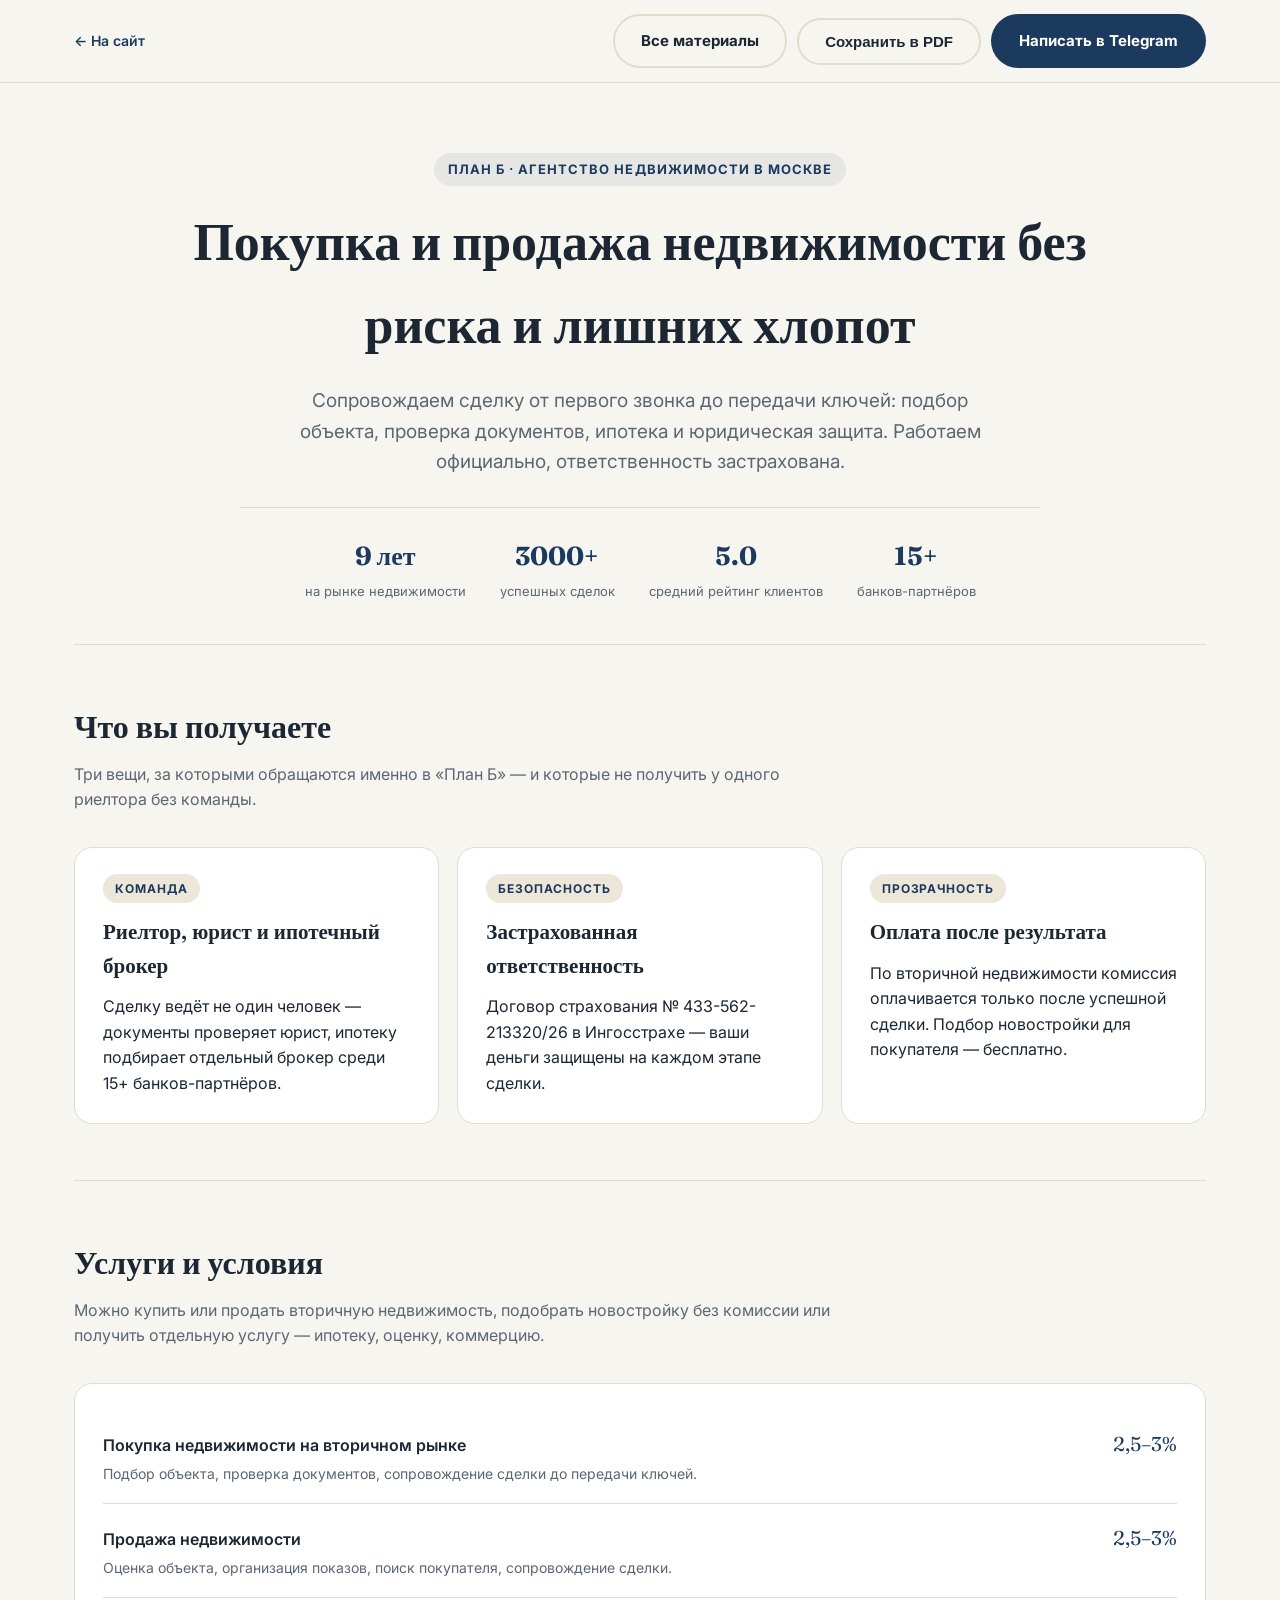
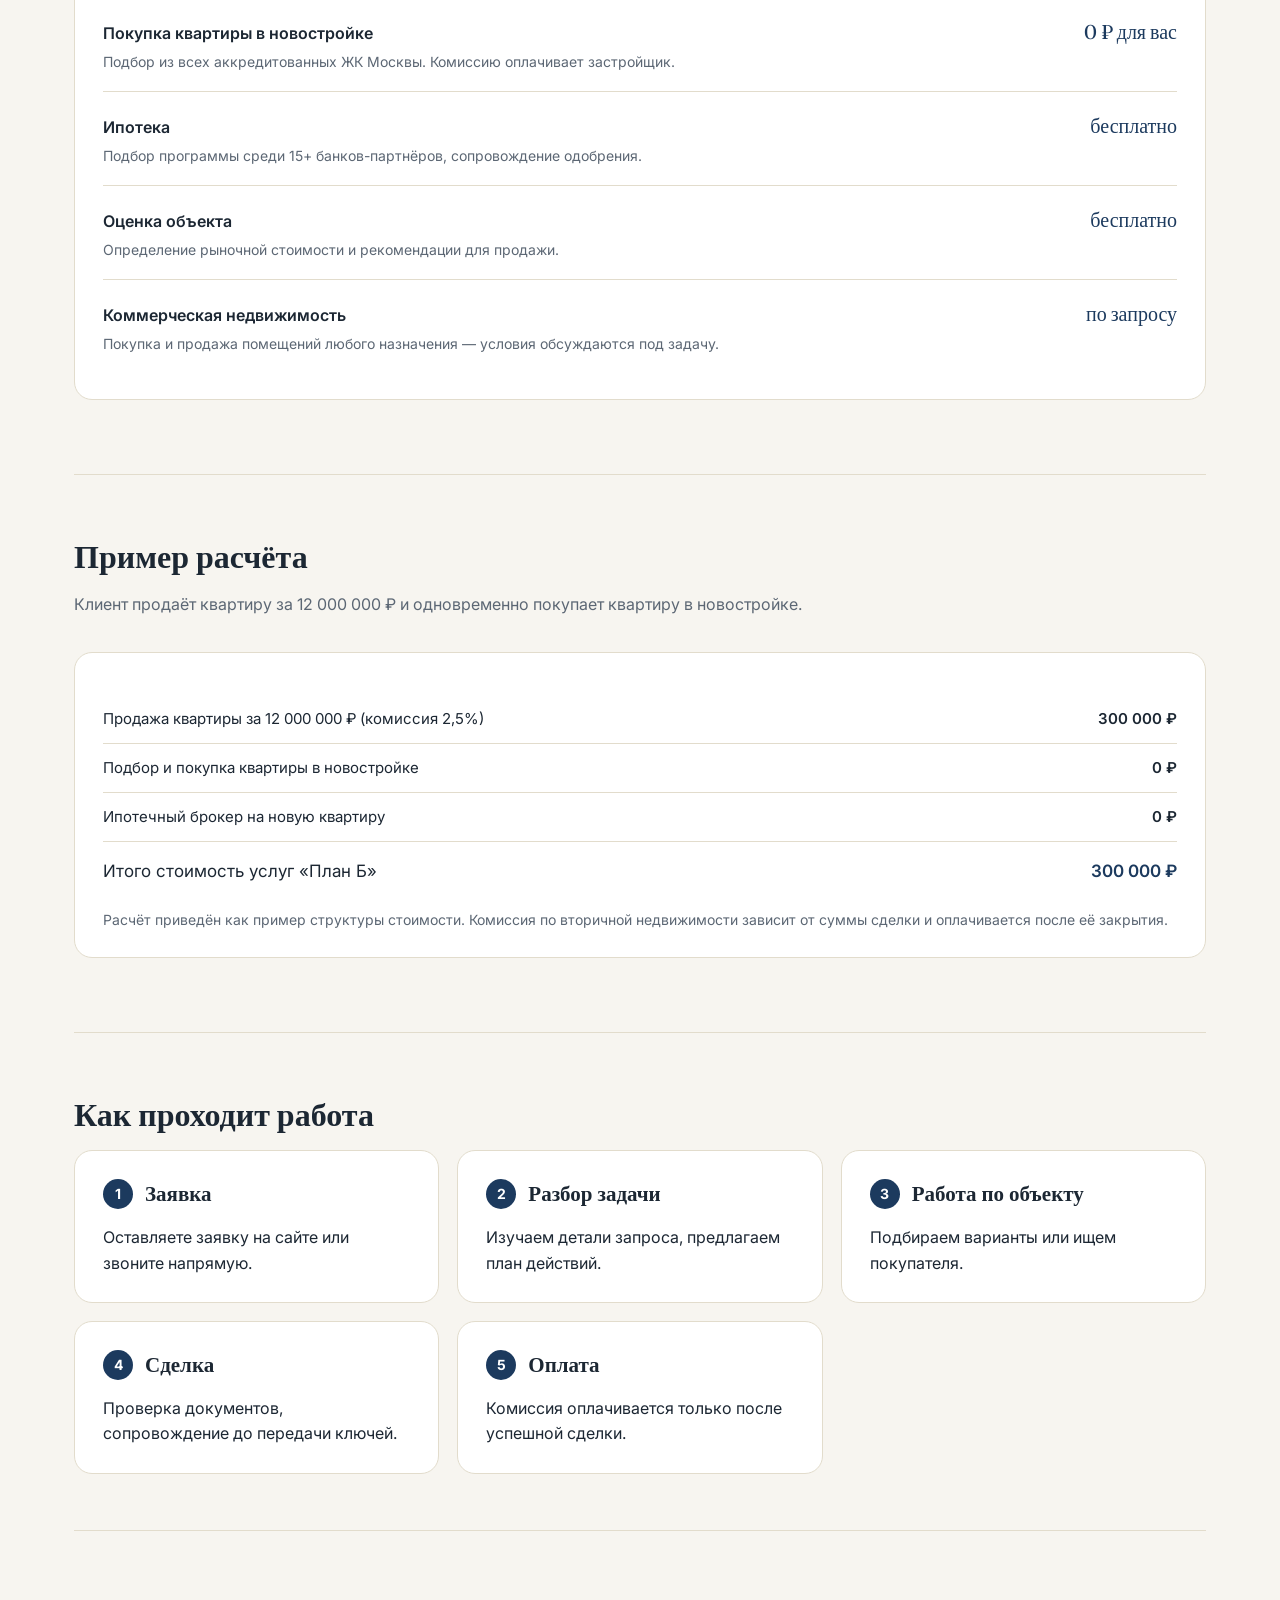
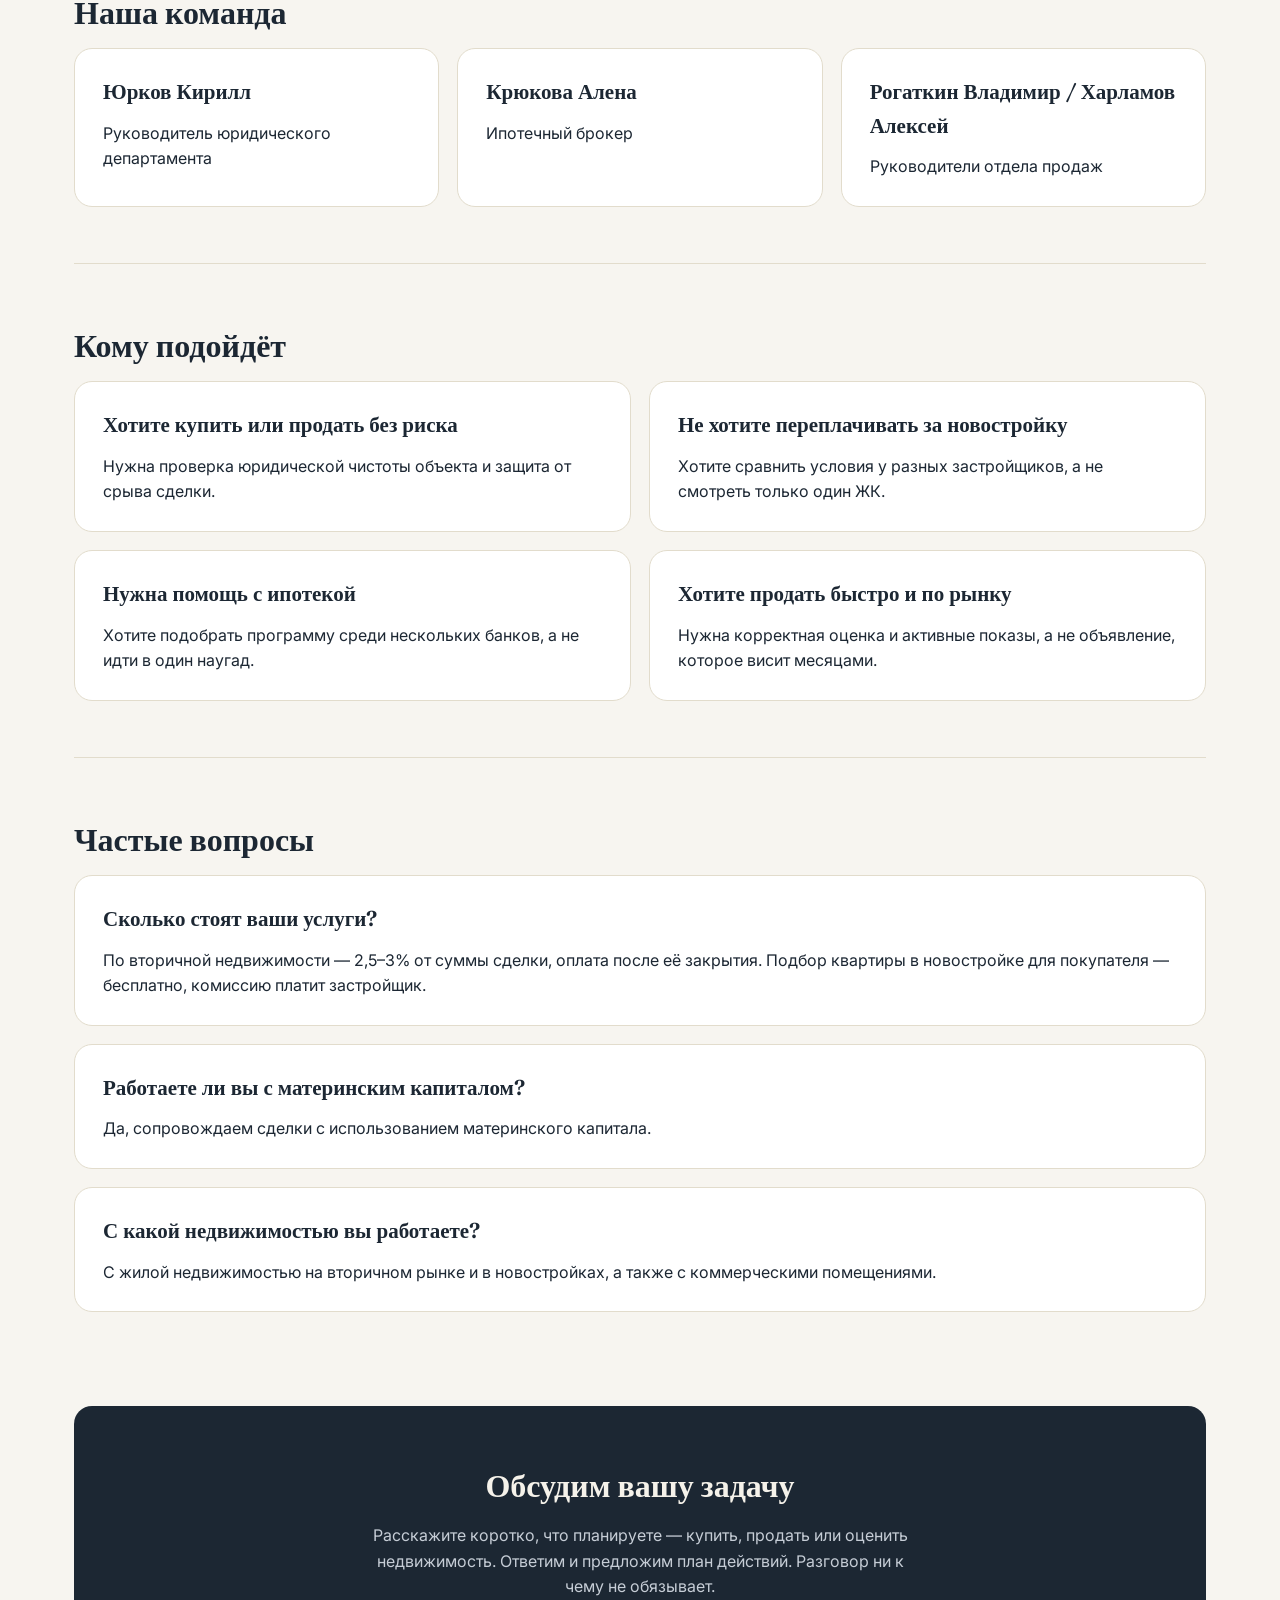
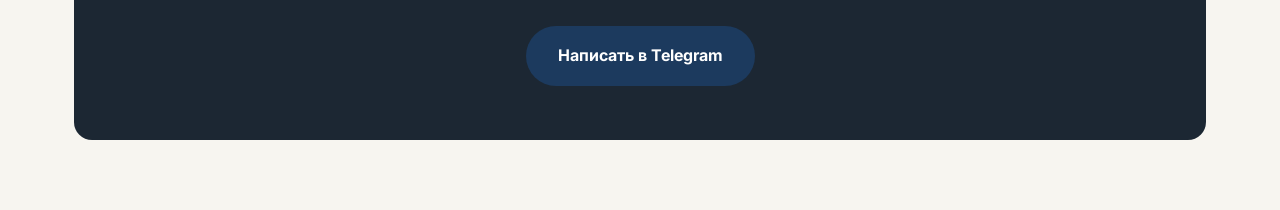
==== presentation.html @ 7d22c67e "init: landing for Агентство недвижимости План Б" ====
<!DOCTYPE html>
<html lang="ru">
<head>
<meta charset="UTF-8">
<meta name="viewport" content="width=device-width, initial-scale=1.0">
<title>Презентация услуг — План Б</title>
<meta name="description" content="Покупка, продажа, ипотека и юридическое сопровождение недвижимости. Что входит, сколько стоит и как проходит работа — на одной странице.">
<link rel="preconnect" href="https://fonts.googleapis.com">
<link rel="preconnect" href="https://fonts.gstatic.com" crossorigin>
<link href="https://fonts.googleapis.com/css2?family=Fraunces:opsz,wght@9..144,500;9..144,600;9..144,700&family=Inter:wght@400;500;600;700;800&display=swap" rel="stylesheet">
<link rel="stylesheet" href="styles.css">
<link rel="stylesheet" href="materials.css">
</head>
<body>

<div class="doc-bar">
  <div class="doc-bar__inner">
    <a href="index.html" class="doc-bar__back">← <span>На сайт</span></a>
    <div class="doc-bar__actions">
      <a href="materials.html" class="btn btn--ghost">Все материалы</a>
      <button class="btn btn--ghost" onclick="window.print()">Сохранить в PDF</button>
      <a href="https://t.me/planbnedvizhka_bot" target="_blank" rel="noopener" class="btn btn--primary">Написать в Telegram</a>
    </div>
  </div>
</div>

<div class="container">

  <section class="pitch">
    <p class="eyebrow eyebrow--center">План Б · агентство недвижимости в Москве</p>
    <h1>Покупка и продажа недвижимости без риска и лишних хлопот</h1>
    <p class="pitch__lead">Сопровождаем сделку от первого звонка до передачи ключей: подбор объекта, проверка документов, ипотека и юридическая защита. Работаем официально, ответственность застрахована.</p>
    <div class="pitch__meta">
      <div><b>9 лет</b><span>на рынке недвижимости</span></div>
      <div><b>3000+</b><span>успешных сделок</span></div>
      <div><b>5.0</b><span>средний рейтинг клиентов</span></div>
      <div><b>15+</b><span>банков-партнёров</span></div>
    </div>
  </section>

  <section class="doc-section">
    <h2>Что вы получаете</h2>
    <p class="doc-section__lead">Три вещи, за которыми обращаются именно в «План Б» — и которые не получить у одного риелтора без команды.</p>
    <div class="grid-3">
      <div class="card">
        <span class="tag">Команда</span>
        <p class="card__title">Риелтор, юрист и ипотечный брокер</p>
        <p>Сделку ведёт не один человек — документы проверяет юрист, ипотеку подбирает отдельный брокер среди 15+ банков-партнёров.</p>
      </div>
      <div class="card">
        <span class="tag">Безопасность</span>
        <p class="card__title">Застрахованная ответственность</p>
        <p>Договор страхования № 433-562-213320/26 в Ингосстрахе — ваши деньги защищены на каждом этапе сделки.</p>
      </div>
      <div class="card">
        <span class="tag">Прозрачность</span>
        <p class="card__title">Оплата после результата</p>
        <p>По вторичной недвижимости комиссия оплачивается только после успешной сделки. Подбор новостройки для покупателя — бесплатно.</p>
      </div>
    </div>
  </section>

  <section class="doc-section">
    <h2>Услуги и условия</h2>
    <p class="doc-section__lead">Можно купить или продать вторичную недвижимость, подобрать новостройку без комиссии или получить отдельную услугу — ипотеку, оценку, коммерцию.</p>

    <div class="card">
      <div class="offer">
        <div>
          <span class="offer__name">Покупка недвижимости на вторичном рынке</span>
          <span class="offer__desc">Подбор объекта, проверка документов, сопровождение сделки до передачи ключей.</span>
        </div>
        <span class="offer__price">2,5–3%</span>
      </div>
      <div class="offer">
        <div>
          <span class="offer__name">Продажа недвижимости</span>
          <span class="offer__desc">Оценка объекта, организация показов, поиск покупателя, сопровождение сделки.</span>
        </div>
        <span class="offer__price">2,5–3%</span>
      </div>
      <div class="offer">
        <div>
          <span class="offer__name">Покупка квартиры в новостройке</span>
          <span class="offer__desc">Подбор из всех аккредитованных ЖК Москвы. Комиссию оплачивает застройщик.</span>
        </div>
        <span class="offer__price">0 ₽ для вас</span>
      </div>
      <div class="offer">
        <div>
          <span class="offer__name">Ипотека</span>
          <span class="offer__desc">Подбор программы среди 15+ банков-партнёров, сопровождение одобрения.</span>
        </div>
        <span class="offer__price">бесплатно</span>
      </div>
      <div class="offer">
        <div>
          <span class="offer__name">Оценка объекта</span>
          <span class="offer__desc">Определение рыночной стоимости и рекомендации для продажи.</span>
        </div>
        <span class="offer__price">бесплатно</span>
      </div>
      <div class="offer">
        <div>
          <span class="offer__name">Коммерческая недвижимость</span>
          <span class="offer__desc">Покупка и продажа помещений любого назначения — условия обсуждаются под задачу.</span>
        </div>
        <span class="offer__price">по запросу</span>
      </div>
    </div>
  </section>

  <section class="doc-section">
    <h2>Пример расчёта</h2>
    <p class="doc-section__lead">Клиент продаёт квартиру за 12 000 000 ₽ и одновременно покупает квартиру в новостройке.</p>
    <div class="card">
      <table class="calc">
        <tr><td>Продажа квартиры за 12 000 000 ₽ (комиссия 2,5%)</td><td>300 000 ₽</td></tr>
        <tr><td>Подбор и покупка квартиры в новостройке</td><td>0 ₽</td></tr>
        <tr><td>Ипотечный брокер на новую квартиру</td><td>0 ₽</td></tr>
        <tr><td>Итого стоимость услуг «План Б»</td><td>300 000 ₽</td></tr>
      </table>
      <p class="card__note">Расчёт приведён как пример структуры стоимости. Комиссия по вторичной недвижимости зависит от суммы сделки и оплачивается после её закрытия.</p>
    </div>
  </section>

  <section class="doc-section">
    <h2>Как проходит работа</h2>
    <div class="grid-3">
      <div class="card">
        <div class="card__head"><span class="card__step">1</span><p class="card__title">Заявка</p></div>
        <p>Оставляете заявку на сайте или звоните напрямую.</p>
      </div>
      <div class="card">
        <div class="card__head"><span class="card__step">2</span><p class="card__title">Разбор задачи</p></div>
        <p>Изучаем детали запроса, предлагаем план действий.</p>
      </div>
      <div class="card">
        <div class="card__head"><span class="card__step">3</span><p class="card__title">Работа по объекту</p></div>
        <p>Подбираем варианты или ищем покупателя.</p>
      </div>
      <div class="card">
        <div class="card__head"><span class="card__step">4</span><p class="card__title">Сделка</p></div>
        <p>Проверка документов, сопровождение до передачи ключей.</p>
      </div>
      <div class="card">
        <div class="card__head"><span class="card__step">5</span><p class="card__title">Оплата</p></div>
        <p>Комиссия оплачивается только после успешной сделки.</p>
      </div>
    </div>
  </section>

  <section class="doc-section">
    <h2>Наша команда</h2>
    <div class="grid-3">
      <div class="card">
        <p class="card__title">Юрков Кирилл</p>
        <p>Руководитель юридического департамента</p>
      </div>
      <div class="card">
        <p class="card__title">Крюкова Алена</p>
        <p>Ипотечный брокер</p>
      </div>
      <div class="card">
        <p class="card__title">Рогаткин Владимир / Харламов Алексей</p>
        <p>Руководители отдела продаж</p>
      </div>
    </div>
  </section>

  <section class="doc-section">
    <h2>Кому подойдёт</h2>
    <div class="grid-2">
      <div class="card">
        <p class="card__title">Хотите купить или продать без риска</p>
        <p>Нужна проверка юридической чистоты объекта и защита от срыва сделки.</p>
      </div>
      <div class="card">
        <p class="card__title">Не хотите переплачивать за новостройку</p>
        <p>Хотите сравнить условия у разных застройщиков, а не смотреть только один ЖК.</p>
      </div>
      <div class="card">
        <p class="card__title">Нужна помощь с ипотекой</p>
        <p>Хотите подобрать программу среди нескольких банков, а не идти в один наугад.</p>
      </div>
      <div class="card">
        <p class="card__title">Хотите продать быстро и по рынку</p>
        <p>Нужна корректная оценка и активные показы, а не объявление, которое висит месяцами.</p>
      </div>
    </div>
  </section>

  <section class="doc-section">
    <h2>Частые вопросы</h2>
    <div class="card">
      <p class="card__title">Сколько стоят ваши услуги?</p>
      <p>По вторичной недвижимости — 2,5–3% от суммы сделки, оплата после её закрытия. Подбор квартиры в новостройке для покупателя — бесплатно, комиссию платит застройщик.</p>
    </div>
    <div class="card">
      <p class="card__title">Работаете ли вы с материнским капиталом?</p>
      <p>Да, сопровождаем сделки с использованием материнского капитала.</p>
    </div>
    <div class="card">
      <p class="card__title">С какой недвижимостью вы работаете?</p>
      <p>С жилой недвижимостью на вторичном рынке и в новостройках, а также с коммерческими помещениями.</p>
    </div>
  </section>

  <div class="cta-final">
    <h2>Обсудим вашу задачу</h2>
    <p>Расскажите коротко, что планируете — купить, продать или оценить недвижимость. Ответим и предложим план действий. Разговор ни к чему не обязывает.</p>
    <a href="https://t.me/planbnedvizhka_bot" target="_blank" rel="noopener" class="btn btn--primary btn--lg">Написать в Telegram</a>
  </div>

</div>

</body>
</html>
---- styles.css ----
:root {
  --bg: #f7f5f0;
  --bg-alt: #edE7da;
  --surface: #ffffff;
  --ink: #1c2733;
  --ink-soft: #5c6774;
  --accent: #1c3a5e;
  --accent-dark: #12293f;
  --gold: #b08d57;
  --border: #e2dccc;
  --radius: 18px;
  --shadow: 0 20px 50px -30px rgba(28, 39, 51, 0.35);
  --font-head: 'Fraunces', serif;
  --font-body: 'Inter', sans-serif;
}

* { box-sizing: border-box; margin: 0; padding: 0; }

html { scroll-behavior: smooth; }

body {
  font-family: var(--font-body);
  background: var(--bg);
  color: var(--ink);
  line-height: 1.6;
  -webkit-font-smoothing: antialiased;
}

.container {
  max-width: 1180px;
  margin: 0 auto;
  padding: 0 24px;
}

img { max-width: 100%; display: block; }

a { color: inherit; text-decoration: none; }

h1, h2, h3 { font-family: var(--font-head); font-weight: 600; color: var(--ink); }

.section-title {
  font-size: clamp(28px, 3.6vw, 40px);
  text-align: center;
  margin-bottom: 12px;
}

.section-lead {
  text-align: center;
  max-width: 640px;
  margin: 0 auto 48px;
  color: var(--ink-soft);
  font-size: 17px;
}

.eyebrow {
  display: inline-block;
  font-size: 13px;
  letter-spacing: 0.08em;
  text-transform: uppercase;
  color: var(--accent);
  font-weight: 700;
  background: rgba(28, 58, 94, 0.08);
  padding: 6px 14px;
  border-radius: 100px;
  margin-bottom: 20px;
}

/* BUTTONS */
.btn {
  display: inline-flex;
  align-items: center;
  justify-content: center;
  gap: 8px;
  padding: 13px 26px;
  border-radius: 100px;
  font-weight: 700;
  font-size: 15px;
  border: 2px solid transparent;
  cursor: pointer;
  transition: transform 0.15s ease, box-shadow 0.15s ease, background 0.15s ease, color 0.15s ease;
  white-space: nowrap;
}
.btn--primary { background: var(--accent); color: #fff; }
.btn--primary:hover { background: var(--accent-dark); transform: translateY(-1px); box-shadow: 0 12px 24px -12px rgba(28,58,94,0.55); }
.btn--ghost { background: transparent; border-color: var(--border); color: var(--ink); }
.btn--ghost:hover { border-color: var(--accent); color: var(--accent); }
.btn--lg { padding: 15px 30px; font-size: 16px; }
.btn--block { width: 100%; }
.btn[disabled] { opacity: 0.7; cursor: not-allowed; transform: none; }

/* HEADER */
.header {
  position: sticky;
  top: 0;
  z-index: 100;
  background: rgba(247, 245, 240, 0.88);
  backdrop-filter: blur(10px);
  border-bottom: 1px solid transparent;
  transition: border-color 0.2s ease, box-shadow 0.2s ease;
}
.header.scrolled { border-color: var(--border); box-shadow: 0 6px 20px -18px rgba(0,0,0,0.3); }
.header__inner {
  display: flex;
  align-items: center;
  justify-content: space-between;
  gap: 24px;
  min-width: 0;
  padding-top: 16px;
  padding-bottom: 16px;
}
.logo {
  flex-shrink: 0;
  font-family: var(--font-head);
  font-weight: 600;
  font-size: 20px;
  letter-spacing: 0.02em;
  color: var(--ink);
}
.logo span { color: var(--gold); }
.nav { display: flex; align-items: center; gap: 26px; }
.nav a {
  white-space: nowrap;
  font-size: 14.5px;
  font-weight: 600;
  color: var(--ink-soft);
  transition: color 0.15s ease;
}
.nav a:hover { color: var(--accent); }
.header__actions { display: flex; align-items: center; gap: 18px; flex-shrink: 0; }
.header__phone {
  font-weight: 700;
  font-size: 14.5px;
  color: var(--ink);
  white-space: nowrap;
}
.burger { display: none; flex-direction: column; gap: 5px; background: none; border: none; cursor: pointer; padding: 6px; }
.burger span { width: 22px; height: 2px; background: var(--ink); transition: transform 0.2s ease, opacity 0.2s ease; }
.burger.is-open span:nth-child(1) { transform: translateY(7px) rotate(45deg); }
.burger.is-open span:nth-child(2) { opacity: 0; }
.burger.is-open span:nth-child(3) { transform: translateY(-7px) rotate(-45deg); }

/* HERO */
.hero { padding: 72px 0 90px; overflow: hidden; }
.hero__inner {
  display: grid;
  grid-template-columns: 1.15fr 0.85fr;
  gap: 56px;
  align-items: center;
}
.hero h1 {
  font-size: clamp(32px, 4.4vw, 50px);
  line-height: 1.18;
  margin-bottom: 22px;
}
.hero__lead { font-size: 17.5px; color: var(--ink-soft); max-width: 520px; margin-bottom: 32px; }
.hero__cta { display: flex; gap: 16px; flex-wrap: wrap; margin-bottom: 44px; }
.hero__stats { display: flex; gap: 32px; flex-wrap: wrap; }
.stat__num { display: block; font-family: var(--font-head); font-size: 30px; font-weight: 600; color: var(--accent); }
.stat__label { font-size: 13.5px; color: var(--ink-soft); max-width: 140px; display: inline-block; }

.hero__card {
  background: var(--surface);
  border: 1px solid var(--border);
  border-radius: var(--radius);
  padding: 34px;
  box-shadow: var(--shadow);
  position: relative;
}
.hero__card-badge {
  display: inline-block;
  font-size: 12px;
  font-weight: 700;
  text-transform: uppercase;
  letter-spacing: 0.06em;
  color: var(--gold);
  background: rgba(176, 141, 87, 0.12);
  padding: 5px 12px;
  border-radius: 100px;
  margin-bottom: 16px;
}
.hero__card h3 { font-size: 22px; margin-bottom: 12px; }
.hero__card p { color: var(--ink-soft); font-size: 15px; margin-bottom: 20px; }
.hero__card-price { font-family: var(--font-head); font-size: 26px; font-weight: 600; color: var(--accent); margin-bottom: 20px; }
.hero__card-list { list-style: none; margin-bottom: 22px; display: flex; flex-direction: column; gap: 10px; }
.hero__card-list li { font-size: 14px; color: var(--ink-soft); padding-left: 22px; position: relative; }
.hero__card-list li::before { content: '✓'; position: absolute; left: 0; color: var(--gold); font-weight: 700; }

/* ADVANTAGES */
.adv-section { padding: 90px 0; background: var(--bg-alt); }
.adv-grid { display: grid; grid-template-columns: repeat(3, 1fr); gap: 28px; }
.adv {
  background: var(--surface);
  border-radius: var(--radius);
  padding: 30px 26px;
  border: 1px solid var(--border);
}
.adv__icon {
  width: 46px; height: 46px;
  border-radius: 12px;
  background: rgba(28, 58, 94, 0.08);
  color: var(--accent);
  display: flex; align-items: center; justify-content: center;
  margin-bottom: 18px;
}
.adv__icon svg { width: 22px; height: 22px; }
.adv h3 { font-size: 18px; margin-bottom: 8px; }
.adv p { font-size: 14.5px; color: var(--ink-soft); }

/* SERVICES */
.services { padding: 90px 0; }
.services__grid { display: grid; grid-template-columns: repeat(3, 1fr); gap: 24px; }
.service {
  background: var(--surface);
  border: 1px solid var(--border);
  border-radius: var(--radius);
  padding: 28px;
}
.service--accent { border-color: var(--accent); background: rgba(28, 58, 94, 0.04); }
.service__price { font-family: var(--font-head); font-weight: 600; font-size: 21px; color: var(--accent); margin-bottom: 10px; }
.service h3 { font-size: 18px; margin-bottom: 8px; }
.service p { font-size: 14.5px; color: var(--ink-soft); }

/* PRICE TABLE */
.price { padding: 90px 0; background: var(--bg-alt); }
.price__table {
  background: var(--surface);
  border: 1px solid var(--border);
  border-radius: var(--radius);
  overflow: hidden;
}
.price__row {
  display: grid;
  grid-template-columns: 1.1fr 1.4fr 0.7fr;
  gap: 16px;
  padding: 18px 26px;
  border-bottom: 1px solid var(--border);
  align-items: center;
}
.price__row:last-child { border-bottom: none; }
.price__row--head {
  background: var(--bg-alt);
  font-size: 12.5px;
  text-transform: uppercase;
  letter-spacing: 0.05em;
  color: var(--ink-soft);
  font-weight: 700;
}
.price__row:not(.price__row--head) span:first-child { font-weight: 700; }
.price__row span:nth-child(2) { color: var(--ink-soft); font-size: 14.5px; }
.price__row span:last-child { font-family: var(--font-head); font-weight: 600; color: var(--accent); text-align: right; }
.price__row--accent { background: rgba(176, 141, 87, 0.08); }
.price__note { text-align: center; margin-top: 24px; color: var(--ink-soft); font-size: 14px; }

/* PROCESS */
.process { padding: 90px 0; }
.process__grid { display: grid; grid-template-columns: repeat(4, 1fr); gap: 22px; }
.step { text-align: center; }
.step__num {
  font-family: var(--font-head);
  font-size: 32px;
  font-weight: 600;
  color: var(--gold);
  margin-bottom: 12px;
}
.step h3 { font-size: 16.5px; margin-bottom: 8px; }
.step p { font-size: 13.5px; color: var(--ink-soft); }

/* TEAM */
.team { padding: 90px 0; background: var(--bg-alt); }
.team__grid { display: grid; grid-template-columns: repeat(4, 1fr); gap: 22px; }
.member {
  background: var(--surface);
  border: 1px solid var(--border);
  border-radius: var(--radius);
  padding: 24px 22px;
  text-align: center;
}
.member__avatar {
  width: 56px; height: 56px;
  border-radius: 50%;
  background: rgba(28, 58, 94, 0.08);
  color: var(--accent);
  display: flex; align-items: center; justify-content: center;
  font-family: var(--font-head);
  font-weight: 600;
  font-size: 18px;
  margin: 0 auto 14px;
}
.member h3 { font-size: 15.5px; margin-bottom: 4px; }
.member p { font-size: 13px; color: var(--ink-soft); }

/* REVIEWS */
.reviews { padding: 90px 0; }
.reviews__rating {
  display: flex;
  align-items: center;
  justify-content: center;
  gap: 12px;
  margin-bottom: 40px;
  font-size: 15px;
  color: var(--ink-soft);
}
.reviews__stars { color: var(--gold); font-size: 20px; letter-spacing: 2px; }
.reviews__grid { display: grid; grid-template-columns: repeat(3, 1fr); gap: 24px; }
.review {
  background: var(--surface);
  border: 1px solid var(--border);
  border-radius: var(--radius);
  padding: 26px;
}
.review p { font-size: 14.5px; color: var(--ink); margin-bottom: 16px; font-style: italic; }
.review__author { font-size: 13px; color: var(--ink-soft); font-weight: 600; }
.review__source { font-size: 12px; color: var(--gold); font-weight: 700; margin-top: 4px; }
.reviews__note { text-align: center; margin-top: 28px; font-size: 13px; color: var(--ink-soft); }

/* TRUST */
.trust { padding: 60px 0; background: var(--bg-alt); }
.trust__inner {
  background: var(--surface);
  border: 1px solid var(--border);
  border-radius: var(--radius);
  padding: 36px 40px;
  display: flex;
  align-items: center;
  gap: 28px;
  flex-wrap: wrap;
}
.trust__icon {
  width: 54px; height: 54px;
  border-radius: 14px;
  background: rgba(176, 141, 87, 0.12);
  color: var(--gold);
  display: flex; align-items: center; justify-content: center;
  flex-shrink: 0;
}
.trust__icon svg { width: 26px; height: 26px; }
.trust__text h3 { font-size: 18px; margin-bottom: 6px; }
.trust__text p { font-size: 14px; color: var(--ink-soft); }

/* FAQ */
.faq { padding: 90px 0; }
.faq__list { max-width: 760px; margin: 0 auto; display: flex; flex-direction: column; gap: 12px; }
.faq__item {
  background: var(--surface);
  border: 1px solid var(--border);
  border-radius: 14px;
  padding: 18px 22px;
}
.faq__item summary {
  cursor: pointer;
  font-weight: 700;
  font-size: 15.5px;
  list-style: none;
  display: flex;
  justify-content: space-between;
  align-items: center;
}
.faq__item summary::-webkit-details-marker { display: none; }
.faq__item summary::after { content: '+'; font-size: 22px; color: var(--accent); margin-left: 12px; }
.faq__item[open] summary::after { content: '−'; }
.faq__item p { margin-top: 14px; color: var(--ink-soft); font-size: 14.5px; }

/* FORM */
.form-section { padding: 90px 0; background: var(--bg-alt); }
.form-section__inner { display: grid; grid-template-columns: 1fr 1fr; gap: 56px; align-items: center; }
.form-section__text h2 { font-size: clamp(26px, 3vw, 34px); margin-bottom: 16px; }
.form-section__text p { color: var(--ink-soft); margin-bottom: 30px; }
.form-section__contact { display: flex; flex-direction: column; gap: 14px; }
.contact-card {
  display: flex; align-items: center; gap: 14px;
  background: var(--surface);
  border: 1px solid var(--border);
  border-radius: 14px;
  padding: 16px 18px;
  transition: border-color 0.15s ease;
}
.contact-card:hover { border-color: var(--accent); }
.contact-card__icon {
  width: 40px; height: 40px;
  border-radius: 10px;
  background: rgba(28, 58, 94, 0.08);
  color: var(--accent);
  display: flex; align-items: center; justify-content: center;
  font-size: 18px;
  flex-shrink: 0;
}
.contact-card__label { font-size: 12.5px; color: var(--ink-soft); }
.contact-card__value { font-weight: 700; font-size: 14.5px; }

.form {
  background: var(--surface);
  border: 1px solid var(--border);
  border-radius: var(--radius);
  padding: 32px;
  display: flex;
  flex-direction: column;
  gap: 18px;
  box-shadow: var(--shadow);
}
.form label { display: flex; flex-direction: column; gap: 8px; font-size: 13.5px; font-weight: 700; color: var(--ink-soft); }
.form input, .form select, .form textarea {
  font-family: var(--font-body);
  font-size: 15px;
  padding: 12px 14px;
  border: 1px solid var(--border);
  border-radius: 10px;
  background: var(--bg);
  color: var(--ink);
  outline: none;
  transition: border-color 0.15s ease;
}
.form input:focus, .form select:focus, .form textarea:focus { border-color: var(--accent); }
.form textarea { resize: vertical; }
.form__note { font-size: 12px; color: var(--ink-soft); text-align: center; }
.form__note a { color: var(--accent); text-decoration: underline; }

/* MAP */
.map-wrap { margin-top: 24px; border-radius: var(--radius); overflow: hidden; border: 1px solid var(--border); }
.map-wrap iframe { width: 100%; height: 260px; border: 0; display: block; }

/* FOOTER */
.footer { background: #1c2733; color: #e4e8ee; padding: 64px 0 24px; }
.footer__inner {
  display: grid;
  grid-template-columns: 1.4fr 1fr 1fr 1fr;
  gap: 40px;
  padding-bottom: 40px;
  border-bottom: 1px solid rgba(255,255,255,0.1);
}
.footer .logo { color: #fff; margin-bottom: 12px; }
.footer .logo span { color: var(--gold); }
.footer__brand p { font-size: 13.5px; color: rgba(228,232,238,0.65); max-width: 260px; }
.footer__col h4 { font-family: var(--font-body); font-size: 13px; text-transform: uppercase; letter-spacing: 0.05em; color: rgba(228,232,238,0.5); margin-bottom: 14px; }
.footer__col a { display: block; font-size: 14px; color: rgba(228,232,238,0.85); margin-bottom: 10px; }
.footer__col a:hover { color: var(--gold); }
.footer__bottom { padding-top: 24px; font-size: 12.5px; color: rgba(228,232,238,0.5); text-align: center; }

/* FAB */
.fab {
  position: fixed;
  bottom: 24px;
  right: 24px;
  width: 56px; height: 56px;
  border-radius: 50%;
  background: var(--accent);
  color: #fff;
  display: flex; align-items: center; justify-content: center;
  box-shadow: 0 14px 30px -10px rgba(28,58,94,0.6);
  z-index: 90;
  transition: transform 0.15s ease;
}
.fab:hover { transform: scale(1.06); }
.fab svg { width: 24px; height: 24px; }

/* REVEAL ANIMATION */
.reveal { opacity: 0; transform: translateY(18px); transition: opacity 0.6s ease, transform 0.6s ease; }
.reveal.is-visible { opacity: 1; transform: translateY(0); }

/* RESPONSIVE */
@media (max-width: 1180px) {
  .nav { gap: 18px; }
  .nav a { font-size: 14px; }
}

@media (max-width: 1100px) {
  .nav { display: none; }
  .burger { display: flex; }
  .nav.is-open {
    display: flex;
    flex-direction: column;
    position: absolute;
    top: 100%;
    left: 0; right: 0;
    background: var(--surface);
    border-bottom: 1px solid var(--border);
    padding: 20px 24px;
    gap: 16px;
  }
  .adv-grid, .services__grid, .reviews__grid { grid-template-columns: repeat(2, 1fr); }
  .process__grid { grid-template-columns: repeat(2, 1fr); gap: 30px 16px; }
  .team__grid { grid-template-columns: repeat(3, 1fr); }
  .footer__inner { grid-template-columns: 1fr 1fr; }
}

@media (max-width: 900px) {
  .hero__inner { grid-template-columns: 1fr; }
  .hero__card { order: -1; }
  .form-section__inner { grid-template-columns: 1fr; }
  .adv-grid, .services__grid, .reviews__grid { grid-template-columns: 1fr 1fr; }
  .team__grid { grid-template-columns: repeat(2, 1fr); }
  .price__row { grid-template-columns: 1fr; gap: 4px; }
  .price__row span:last-child { text-align: left; }
  .price__row--head { display: none; }
  .trust__inner { flex-direction: column; text-align: center; }
}

@media (max-width: 640px) {
  .adv-grid, .services__grid, .reviews__grid, .process__grid, .team__grid { grid-template-columns: 1fr; }
  .hero__stats { gap: 24px; }
  .footer__inner { grid-template-columns: 1fr; }
}

@media (max-width: 560px) {
  .header__phone { display: none; }
}

@media (max-width: 380px) {
  .logo span { display: none; }
}
---- materials.css ----
/* Стили для материалов: скрипты продаж, презентация, аутрич */

.doc-bar {
  position: sticky;
  top: 0;
  z-index: 50;
  background: rgba(247, 245, 240, 0.94);
  backdrop-filter: blur(10px);
  border-bottom: 1px solid var(--border);
}
.doc-bar__inner {
  display: flex;
  align-items: center;
  justify-content: space-between;
  gap: 16px;
  padding: 14px 24px;
  max-width: 1180px;
  margin: 0 auto;
}
.doc-bar__back { font-weight: 600; font-size: 14px; color: var(--accent); }
.doc-bar__back:hover { color: var(--accent-dark); }
.doc-bar__actions { display: flex; gap: 10px; align-items: center; }

.doc-hero { padding: 64px 0 40px; }
.doc-hero h1 { font-size: 42px; max-width: 860px; margin-bottom: 18px; }
.doc-hero__lead { font-size: 18px; color: var(--ink-soft); max-width: 760px; }

.toc {
  display: flex;
  flex-wrap: wrap;
  gap: 10px;
  margin-top: 30px;
  padding-top: 26px;
  border-top: 1px solid var(--border);
}
.toc a {
  font-size: 14px;
  font-weight: 600;
  padding: 8px 16px;
  border-radius: 999px;
  background: var(--surface);
  border: 1px solid var(--border);
  transition: all 0.2s ease;
}
.toc a:hover { border-color: var(--accent); color: var(--accent); }

.doc-section { padding: 56px 0; border-top: 1px solid var(--border); }
.doc-section:first-of-type { border-top: none; }
.doc-section h2 { font-size: 32px; margin-bottom: 10px; }
.doc-section__lead { color: var(--ink-soft); max-width: 780px; margin-bottom: 34px; }

.card {
  background: var(--surface);
  border: 1px solid var(--border);
  border-radius: var(--radius);
  padding: 26px 28px;
  margin-bottom: 18px;
}
.card__title {
  font-family: var(--font-head);
  font-size: 21px;
  font-weight: 600;
  margin-bottom: 12px;
}
.card__note { font-size: 14px; color: var(--ink-soft); margin-top: 12px; }
.card p + p { margin-top: 10px; }

.card__step {
  display: inline-flex;
  align-items: center;
  justify-content: center;
  width: 30px;
  height: 30px;
  border-radius: 50%;
  background: var(--accent);
  color: #fff;
  font-size: 14px;
  font-weight: 700;
  font-family: var(--font-body);
  margin-right: 12px;
  flex: none;
}
.card__head { display: flex; align-items: center; margin-bottom: 14px; }
.card__head .card__title { margin-bottom: 0; }

.say {
  border-left: 3px solid var(--gold);
  background: var(--bg-alt);
  border-radius: 0 10px 10px 0;
  padding: 14px 18px;
  margin: 12px 0;
  font-size: 15.5px;
}
.say + .say { margin-top: 10px; }
.say__who {
  display: block;
  font-size: 12px;
  font-weight: 700;
  letter-spacing: 0.1em;
  text-transform: uppercase;
  color: var(--accent);
  margin-bottom: 6px;
}
.say--client {
  border-left-color: var(--ink-soft);
  background: var(--surface);
  border: 1px solid var(--border);
  border-left: 3px solid var(--ink-soft);
}
.say--client .say__who { color: var(--ink-soft); }
.say--stop {
  border-left-color: #b03a2e;
  background: #fdf3f1;
}
.say--stop .say__who { color: #b03a2e; }

.ul { margin: 12px 0 0 20px; }
.ul li { margin-bottom: 8px; }
.ul li::marker { color: var(--accent); }

.grid-2 { display: grid; grid-template-columns: repeat(2, 1fr); gap: 18px; }
.grid-2 .card { margin-bottom: 0; }
.grid-3 { display: grid; grid-template-columns: repeat(3, 1fr); gap: 18px; }
.grid-3 .card { margin-bottom: 0; }

.tag {
  display: inline-block;
  font-size: 12px;
  font-weight: 700;
  letter-spacing: 0.08em;
  text-transform: uppercase;
  color: var(--accent);
  background: var(--bg-alt);
  border-radius: 999px;
  padding: 5px 12px;
  margin-bottom: 12px;
}

.tip {
  background: var(--bg-alt);
  border-radius: var(--radius);
  padding: 22px 26px;
  margin-top: 24px;
  border: 1px dashed var(--gold);
}
.tip strong { color: var(--accent-dark); }

.calc { width: 100%; border-collapse: collapse; margin-top: 16px; font-size: 15px; }
.calc td { padding: 12px 0; border-bottom: 1px solid var(--border); }
.calc td:last-child { text-align: right; font-weight: 600; white-space: nowrap; }
.calc tr:last-child td { border-bottom: none; font-size: 17px; padding-top: 16px; }
.calc tr:last-child td:last-child { color: var(--accent); }

.pitch { text-align: center; padding: 70px 0 40px; }
.pitch h1 { font-size: 52px; margin: 14px auto 20px; max-width: 900px; }
.pitch__lead { font-size: 19px; color: var(--ink-soft); max-width: 700px; margin: 0 auto 30px; }
.pitch__meta {
  display: flex;
  justify-content: center;
  flex-wrap: wrap;
  gap: 34px;
  padding-top: 28px;
  border-top: 1px solid var(--border);
  max-width: 800px;
  margin: 0 auto;
}
.pitch__meta div { text-align: center; }
.pitch__meta b { display: block; font-family: var(--font-head); font-size: 26px; color: var(--accent); }
.pitch__meta span { font-size: 13px; color: var(--ink-soft); }

.offer {
  display: flex;
  justify-content: space-between;
  align-items: baseline;
  gap: 20px;
  padding: 18px 0;
  border-bottom: 1px solid var(--border);
}
.offer:last-child { border-bottom: none; }
.offer__name { font-weight: 600; }
.offer__desc { display: block; font-weight: 400; font-size: 14px; color: var(--ink-soft); margin-top: 4px; }
.offer__price { white-space: nowrap; font-family: var(--font-head); font-size: 20px; color: var(--accent); }

.cta-final {
  background: var(--ink);
  border-radius: var(--radius);
  padding: 54px 40px;
  text-align: center;
  margin: 20px 0 70px;
}
.cta-final h2 { color: #f5f2ea; font-size: 32px; margin-bottom: 12px; }
.cta-final p { color: #c6cdd6; max-width: 560px; margin: 0 auto 26px; }

.eyebrow--center { display: block; text-align: center; margin: 0 auto 14px; width: fit-content; }

@media (max-width: 560px) {
  .doc-bar__actions .btn--ghost { display: none; }
  .doc-bar__actions .btn { padding: 10px 16px; font-size: 14px; }
}

@media (max-width: 860px) {
  .grid-2, .grid-3 { grid-template-columns: 1fr; }
  .doc-hero h1 { font-size: 30px; }
  .pitch h1 { font-size: 34px; }
  .doc-section h2 { font-size: 25px; }
  .doc-bar__inner { padding: 12px 18px; }
  .doc-bar__back span { display: none; }
  .offer { flex-direction: column; gap: 6px; }
}

@media print {
  .doc-bar, .toc, .fab, .no-print { display: none !important; }
  body { background: #fff; font-size: 12pt; }
  .card, .tip, .say { break-inside: avoid; }
  .doc-section { padding: 22px 0; page-break-inside: auto; }
  .cta-final { background: #fff; border: 2px solid var(--ink); }
  .cta-final h2 { color: var(--ink); }
  .cta-final p { color: var(--ink-soft); }
  a { text-decoration: none; }
}

/* Хаб-страница материалов */
.hub-grid {
  display: grid;
  grid-template-columns: repeat(3, 1fr);
  gap: 22px;
  margin-top: 10px;
}
.hub-card {
  background: var(--surface);
  border: 1px solid var(--border);
  border-radius: var(--radius);
  padding: 30px 26px;
  display: flex;
  flex-direction: column;
  transition: border-color 0.2s ease, transform 0.2s ease;
}
.hub-card:hover { border-color: var(--accent); transform: translateY(-3px); }
.hub-card__num {
  font-family: var(--font-head);
  font-size: 15px;
  font-weight: 700;
  color: var(--accent);
  margin-bottom: 14px;
}
.hub-card__title { font-family: var(--font-head); font-size: 23px; font-weight: 600; margin-bottom: 12px; }
.hub-card__lead { color: var(--ink-soft); font-size: 15px; flex: 1; margin-bottom: 22px; }
.hub-card__link {
  display: inline-flex;
  align-items: center;
  gap: 8px;
  font-weight: 600;
  color: var(--accent);
  font-size: 15px;
}
.hub-card__link:hover { color: var(--accent-dark); }

@media (max-width: 860px) {
  .hub-grid { grid-template-columns: 1fr; }
}
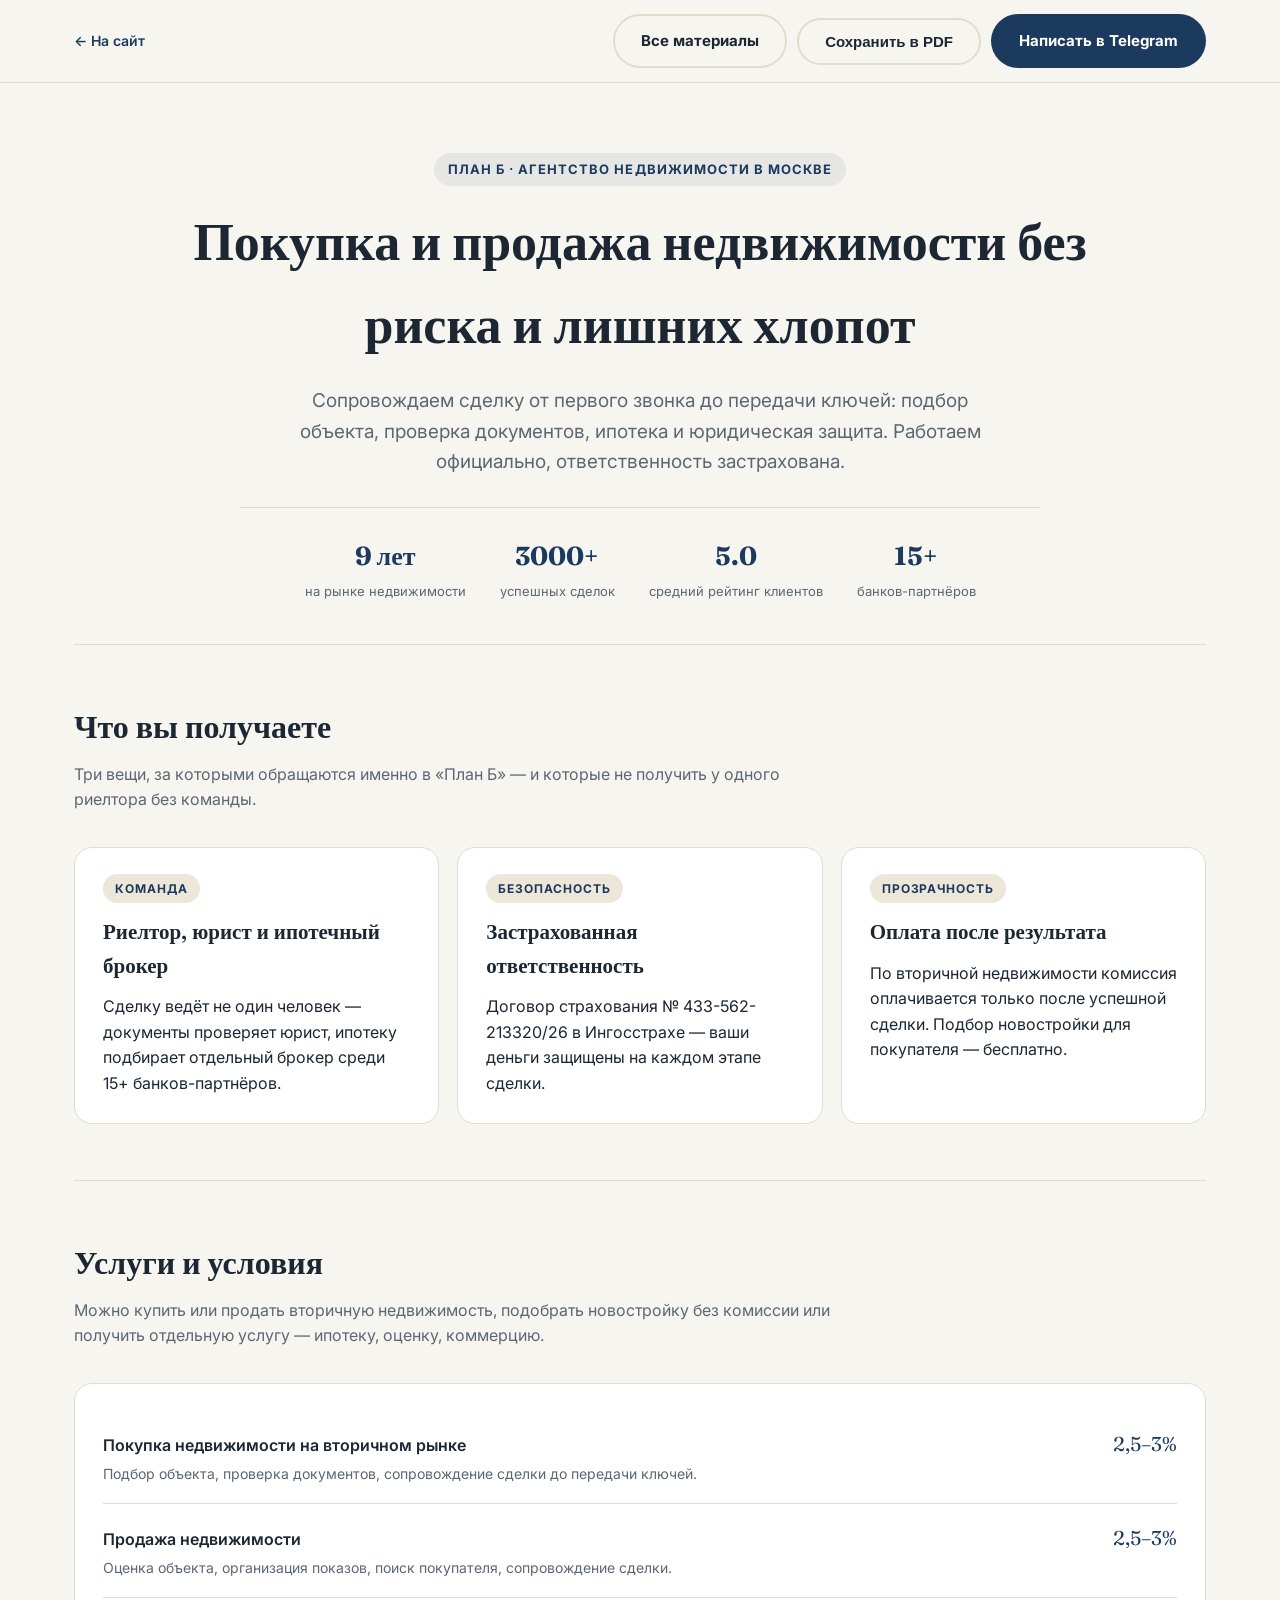
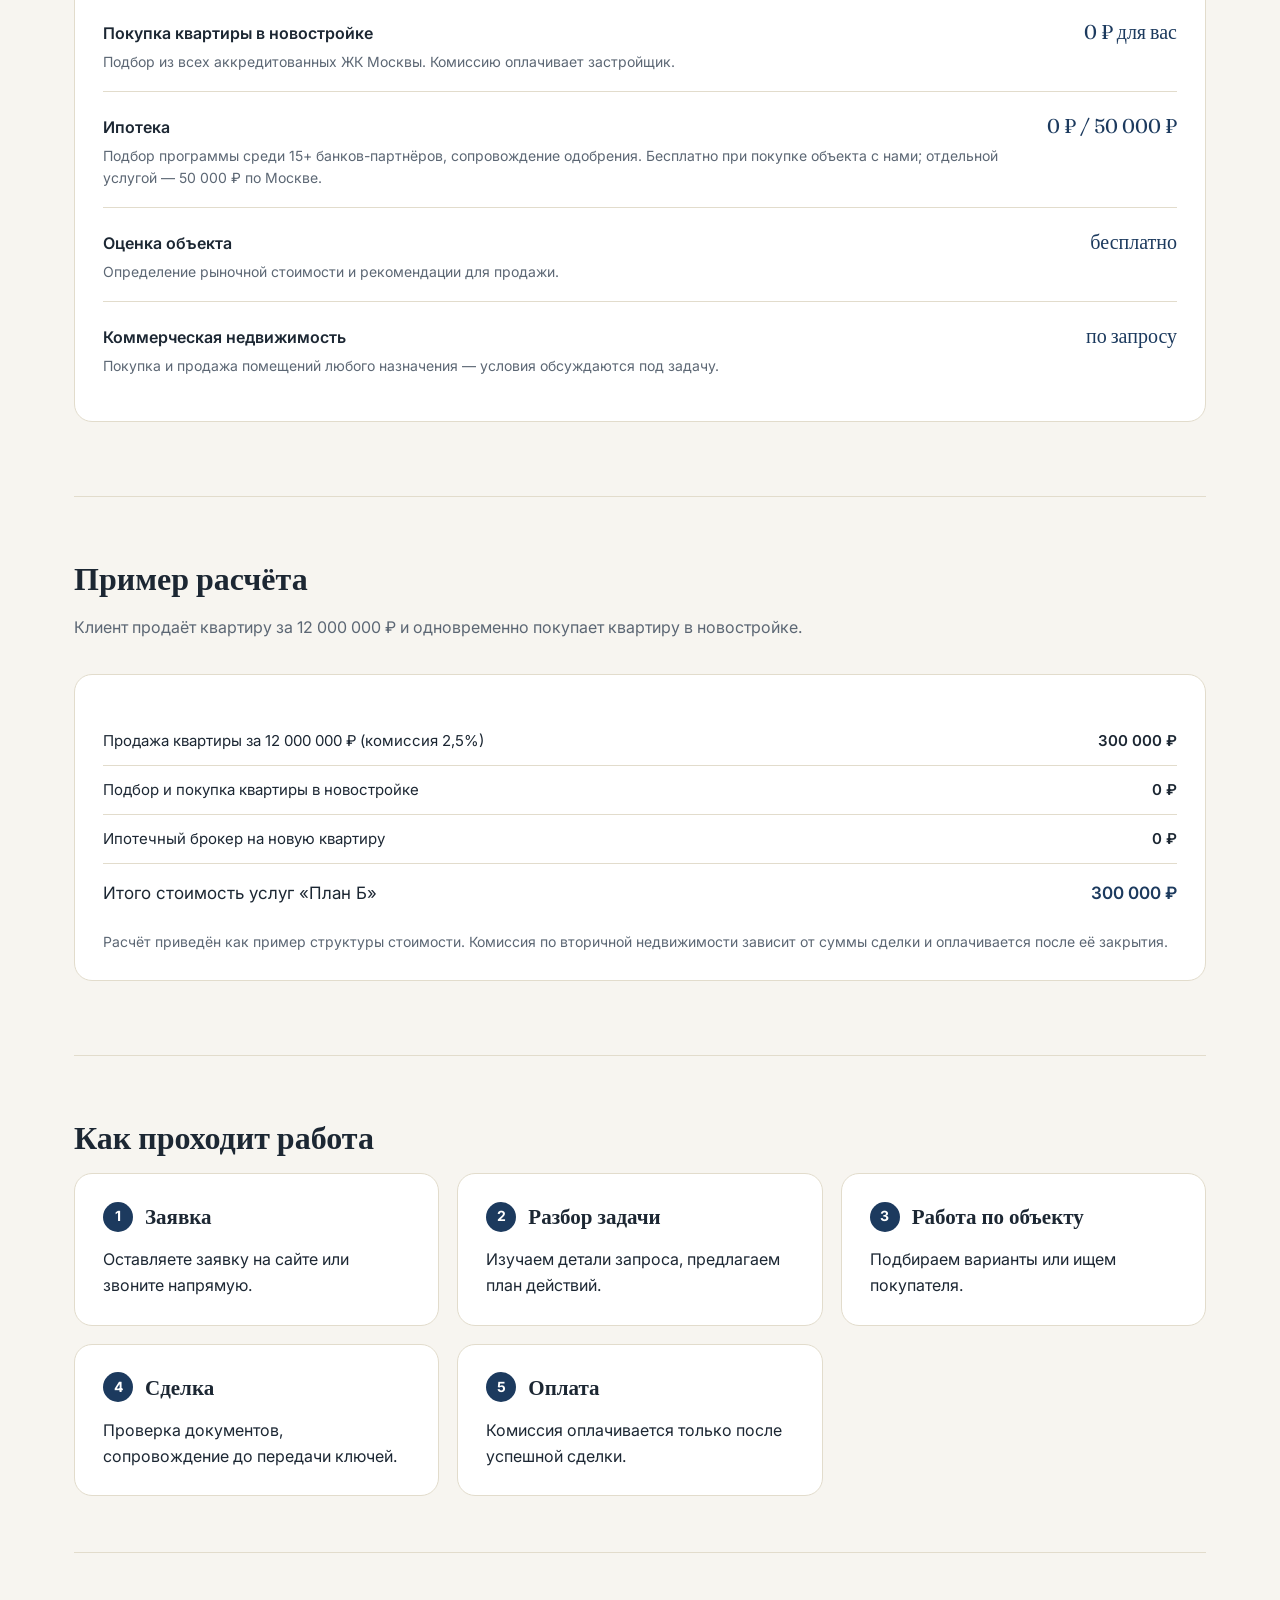
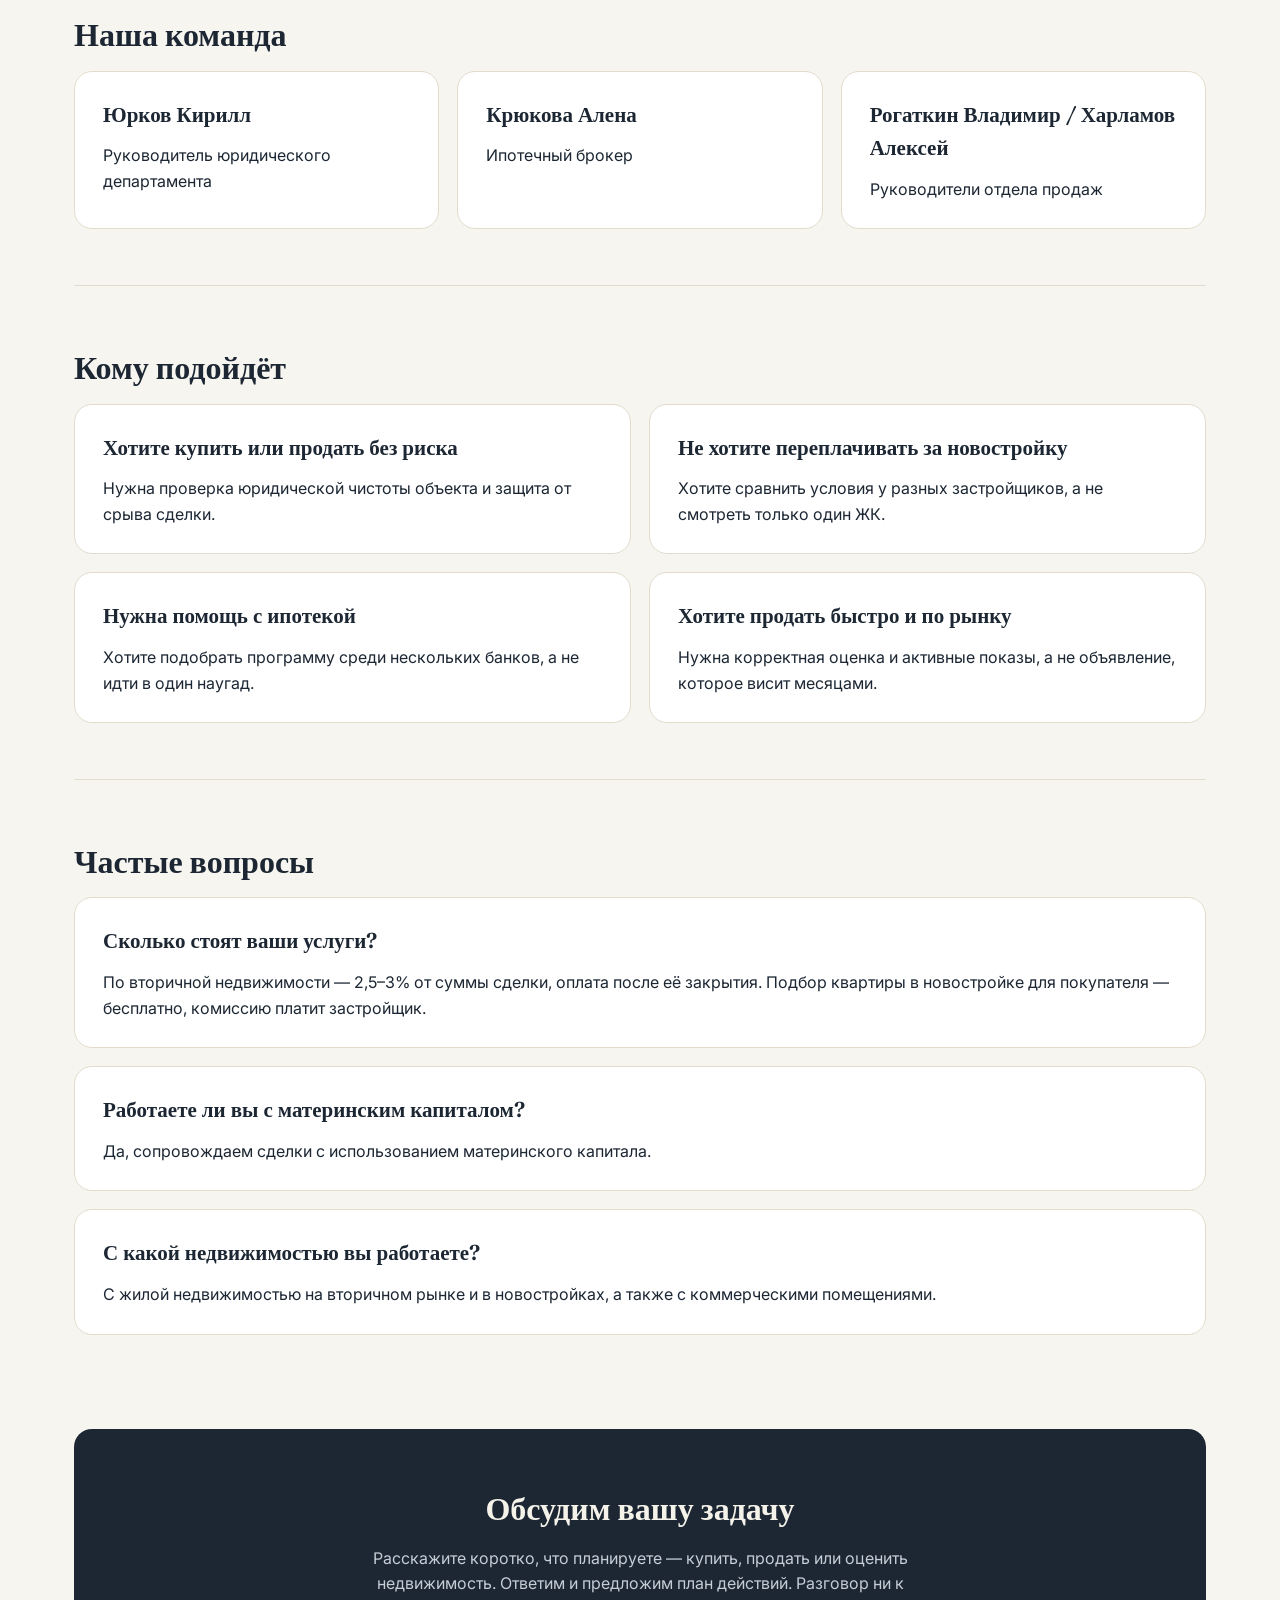
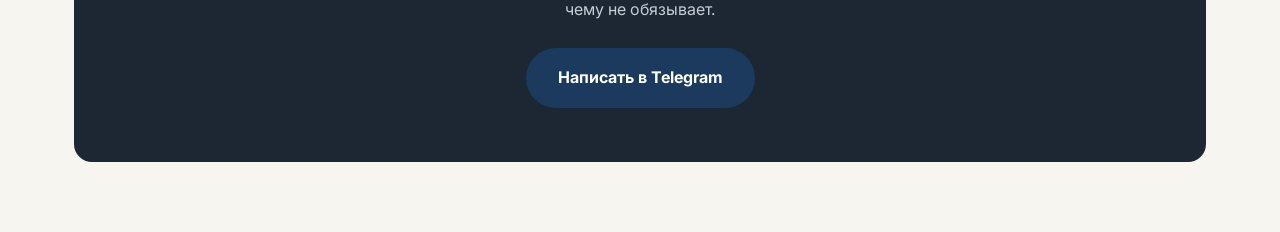
==== commit 4f90de32: "fix: уточнить условия по ипотеке (бесплатно при покупке / 50000р отдельно), пометить телефон только " ====
--- a/presentation.html
+++ b/presentation.html
@@ -89,9 +89,9 @@
       <div class="offer">
         <div>
           <span class="offer__name">Ипотека</span>
-          <span class="offer__desc">Подбор программы среди 15+ банков-партнёров, сопровождение одобрения.</span>
-        </div>
-        <span class="offer__price">бесплатно</span>
+          <span class="offer__desc">Подбор программы среди 15+ банков-партнёров, сопровождение одобрения. Бесплатно при покупке объекта с нами; отдельной услугой — 50 000 ₽ по Москве.</span>
+        </div>
+        <span class="offer__price">0 ₽ / 50 000 ₽</span>
       </div>
       <div class="offer">
         <div>
